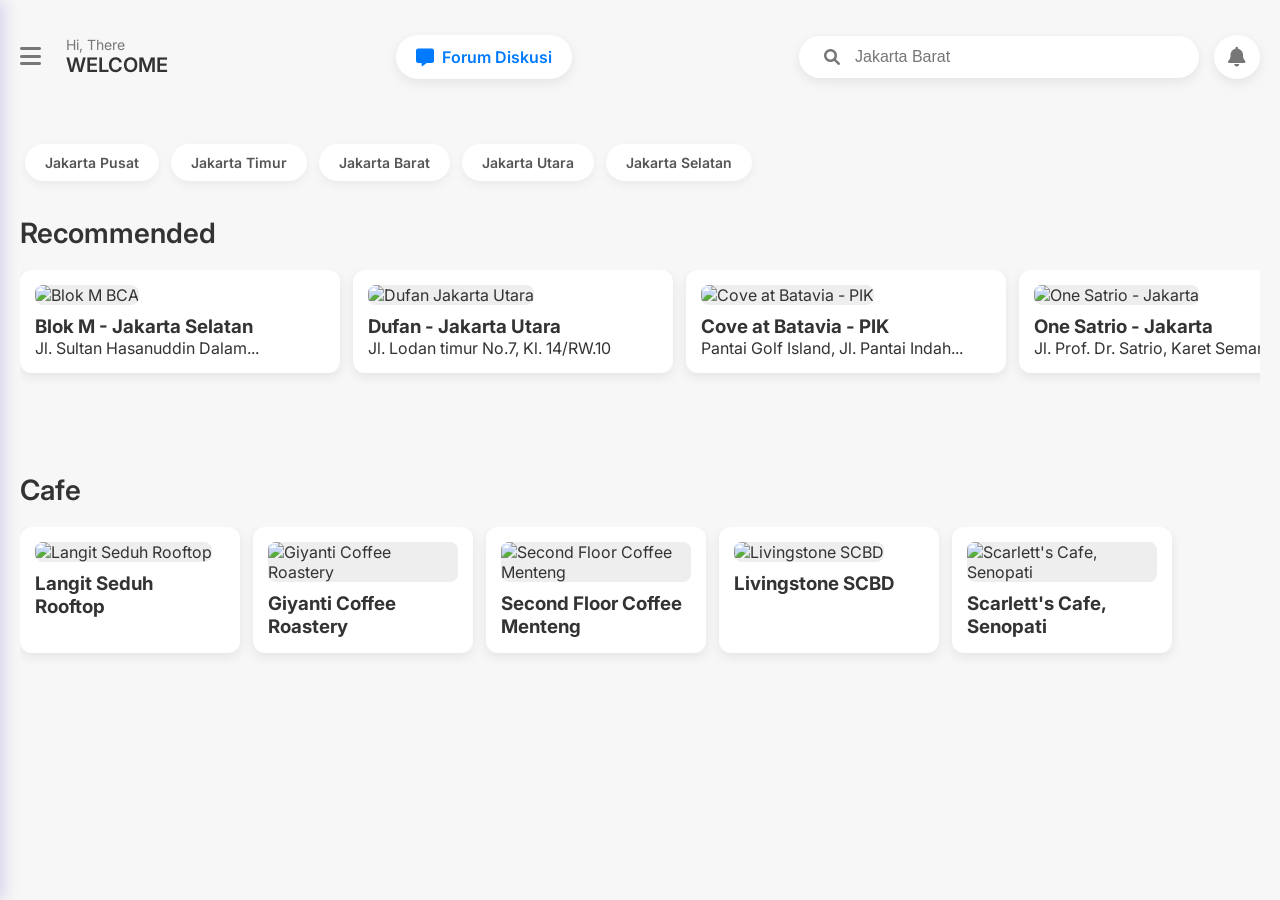
==== Index.html @ e5c73496 "Update and rename beranda.html to Index.html" ====
<!DOCTYPE html>
<html lang="id">
<head>
    <meta charset="UTF-8">
    <meta name="viewport" content="width=device-width, initial-scale=1.0">
    <title>Explore Jakarta - Web Developer Dewa</title>
     <link rel="stylesheet" href="https://cdnjs.cloudflare.com/ajax/libs/font-awesome/6.0.0-beta3/css/all.min.css">
      <link rel="stylesheet" href="beranda.css">


 
</head>
<body>
    <input type="checkbox" id="menu-toggle" hidden>
    <label for="menu-toggle" class="menu-backdrop"></label>

    <aside class="sidebar">
        <div class="sidebar-header">
            <h3>Explore Jakarta</h3>
        </div>
        <ul class="sidebar-menu">
            <li>
                <a href="beranda.html">
                    <i class="fas fa-home"></i> Beranda
                </a>
            </li>
            
            <li>
                <a href="#">
                    <i class="fas fa-user-circle"></i> Akun
                </a>
            </li>
      
            <li>
                <a href="riwayat.html">
                    <i class="fas fa-history"></i> Riwayat Terakhir Dilihat
                </a>
            </li>
            <li>
                <a href="#">
                    <i class="fas fa-map-marker-alt"></i> Jelajahi Peta
                </a>
            </li>
            <li>
                <a href="#">
                    <i class="fas fa-cog"></i> Pengaturan
                </a>
            </li>
        </ul>
    </aside>

    <div class="container">
        <header>
            <div class="header-left">
                <!-- Label yang terhubung ke checkbox untuk membuka menu -->
                <label for="menu-toggle" class="menu-icon"><i class="fas fa-bars"></i></label>
                <div class="user-info">
                    <span>Hi, There</span>
                    <span>WELCOME</span>
                </div>
            </div>

             <a href="forum.html" class="discussion-link" title="Forum Diskusi">
                    <i class="fas fa-comment-alt"></i> Forum Diskusi
                </a>

            <div class="header-right">
                <div class="search-bar">
                    <i class="fas fa-search"></i>
                    <input type="text" placeholder="Jakarta Barat" id="search-input">
                </div>


                <div class="notification-icon">
                    <i class="fas fa-bell"></i>
                </div>
            </div>
        </header>

        <div class="city-chips-container">
    <a href="jakarta-pusat.html" class="city-chip">Jakarta Pusat</a>
    <a href="jakarta-timur.html" class="city-chip">Jakarta Timur</a>
    <a href="jakarta-barat.html" class="city-chip">Jakarta Barat</a>
    <a href="jakarta-utara.html" class="city-chip">Jakarta Utara</a>
    <a href="jakarta-selatan.html" class="city-chip">Jakarta Selatan</a>
</div>

           <div id="no-results-message" class="no-results">
    <i class="fas fa-search"></i> Yah, lokasi yang kamu cari tidak ditemukan.
</div>

        <section class="recommended">
            <h2>Recommended</h2>
            <div class="cards-container" id="recommended-container">
                <div class="card" data-location="Blok M">
                    <img src="Blok M Square, Jakarta Selatan.jpg" alt="Blok M BCA" onerror="this.onerror=null;this.src='https://placehold.co/320x200/527598/ffffff?text=Blok+M'">
                    <h3>Blok M - Jakarta Selatan</h3>
                    <p>Jl. Sultan Hasanuddin Dalam...</p>
                    <p class="description">Tempat favorit untuk jajan dan mencari beragam pilihan restoran mewah. Kawasan Blok M dikenal sebagai destinasi yang refreshing dengan restorannya yang santai dan hidup.</p>


                    <div class="card-popup">
                        <h4>Blok M - Jakarta Selatan</h4>
                        <p>Jl. Sultan Hasanuddin Dalam...</p>
                        <p class="popup-description">Tempat favorit untuk jajan dan mencari beragam pilihan restoran mewah. Kawasan Blok M dikenal sebagai destinasi yang refreshing dengan restorannya yang santai dan hidup.</p>
                        <a href="dufan.html" class="detail-button">Lihat Detail &gt;</a>
                    </div>
                </div>
                <div class="card" data-location="Dufan Ancol">
                    <img src="Blok M Square, Jakarta Selatan.jpg" alt="Dufan Jakarta Utara" onerror="this.onerror=null;this.src='https://placehold.co/320x200/7a5298/ffffff?text=Dufan+Ancol'">
                    <h3>Dufan - Jakarta Utara</h3>
                    <p>Jl. Lodan timur No.7, Kl. 14/RW.10</p>
                    <p class="description">Dunia Fantasi adalah sebuah Taman Hiburan yang terletak di kawasan Ancol, Impian Jaya. Ditempat ini, keluarga tercinta dapat menikmati wahana untuk rekreasi dan senang-senang.</p>


                    <div class="card-popup">
                        <h4>Dufan - Jakarta Utara</h4>
                        <p>Jl. Sultan Hasanuddin Dalam...</p>
                        <p class="popup-description">Dunia Fantasi adalah sebuah Taman Hiburan yang terletak di kawasan Ancol, Impian Jaya. Ditempat ini, keluarga tercinta dapat menikmati wahana untuk rekreasi dan senang-senang.</p>
                        <a href="#" class="detail-button">Lihat Detail &gt;</a>
                    </div>
                </div>
                <div class="card" data-location="Cove PIK">
                    <img src="Blok M Square, Jakarta Selatan.jpg" alt="Cove at Batavia - PIK" onerror="this.onerror=null;this.src='https://placehold.co/320x200/985286/ffffff?text=Cove+PIK'">
                    <h3>Cove at Batavia - PIK</h3>
                    <p>Pantai Golf Island, Jl. Pantai Indah...</p>
                    <p class="description">Tempat ngumpul di batavia lebih asyik untuk jalan-jalan, menikmati berbagai pilihan makanan lezat. Salah satu tempat ini juga cocok untuk jalan-jalan dan ini saling dengan suasana nyaman dan modern.</p>
               
                    <div class="card-popup">
                        <h4>Cove at Batavia</h4>
                        <p>Jl. Sultan Hasanuddin Dalam...</p>
                        <p class="popup-description">Tempat ngumpul di batavia lebih asyik untuk jalan-jalan, menikmati berbagai pilihan makanan lezat. Salah satu tempat ini juga cocok untuk jalan-jalan dan ini saling dengan suasana nyaman dan modern.</p>
                        <a href="#" class="detail-button">Lihat Detail &gt;</a>
                    </div>
                </div>
                <div class="card" data-location="One Satrio">
                    <img src="Blok M Square, Jakarta Selatan.jpg" alt="One Satrio - Jakarta" onerror="this.onerror=null;this.src='https://placehold.co/320x200/529864/ffffff?text=One+Satrio'">
                    <h3>One Satrio - Jakarta</h3>
                    <p>Jl. Prof. Dr. Satrio, Karet Semanggi...</p>
                    <p class="description">Pusat gaya hidup modern di pusat kota yang menawarkan berbagai restoran, kafe, dan toko-toko trendi. Cocok untuk bersantai dan bertemu teman.</p>
               
                    <div class="card-popup">
                        <h4>One Satrio</h4>
                        <p>Jl. Sultan Hasanuddin Dalam...</p>
                        <p class="popup-description">Pusat gaya hidup modern di pusat kota yang menawarkan berbagai restoran, kafe, dan toko-toko trendi. Cocok untuk bersantai dan bertemu teman.</p>
                        <a href="#" class="detail-button">Lihat Detail &gt;</a>
                    </div>
                </div>


                <div class="card" data-location="City Walk Sudirman">
                    <img src="Blok M Square, Jakarta Selatan.jpg" alt="City Walk Sudirman" onerror="this.onerror=null;this.src='https://placehold.co/320x200/988652/ffffff?text=City+Walk'">
                    <h3>City Walk Sudirman</h3>
                    <p>Jl. K.H. Mas Mansyur...</p>
                    <p class="description">Pusat perbelanjaan dan kuliner yang nyaman di jantung kawasan bisnis Jakarta. Menyediakan berbagai toko, restoran, dan bioskop.</p>
               
                    <div class="card-popup">
                        <h4>City Walk Sudirman</h4>
                        <p>Jl. K.H. Mas Mansyur...</p>
                        <p class="popup-description">Pusat perbelanjaan dan kuliner yang nyaman di jantung kawasan bisnis Jakarta. Menyediakan berbagai toko, restoran, dan bioskop.</p>
                        <a href="#" class="detail-button">Lihat Detail &gt;</a>
                    </div>
               
                </div>
            </div>
        </section>


        <section class="cafe">
            <h2>Cafe</h2>
            <div class="cards-container" id="cafe-container">
                <div class="card" data-cafe="Langit Seduh Rooftop">
                    <img src="https://via.placeholder.com/200x120?text=Langit+Seduh+Rooftop" alt="Langit Seduh Rooftop" onerror="this.onerror=null;this.src='https://placehold.co/220x190/333333/ffffff?text=Langit+Seduh'">
                    <h3>Langit Seduh Rooftop</h3>
                </div>
                <div class="card" data-cafe="Giyanti Coffee Roastery">
                    <img src="https://via.placeholder.com/200x120?text=Giyanti+Coffee+Roastery" alt="Giyanti Coffee Roastery" onerror="this.onerror=null;this.src='https://placehold.co/220x190/555555/ffffff?text=Giyanti+Coffee'">
                    <h3>Giyanti Coffee Roastery</h3>
                </div>
                <div class="card" data-cafe="Second Floor Coffee">
                    <img src="https://via.placeholder.com/200x120?text=Second+Floor+Coffee+Menteng" alt="Second Floor Coffee Menteng" onerror="this.onerror=null;this.src='https://placehold.co/220x190/777777/ffffff?text=Second+Floor'">
                    <h3>Second Floor Coffee Menteng</h3>
                </div>
                <div class="card" data-cafe="Livingstone SCBD">
                    <img src="https://via.placeholder.com/200x120?text=Livingstone+SCBD" alt="Livingstone SCBD" onerror="this.onerror=null;this.src='https://placehold.co/220x190/999999/ffffff?text=Livingstone'">
                    <h3>Livingstone SCBD</h3>
                </div>
                <div class="card" data-cafe="Scarlett's Cafe">
                    <img src="https://via.placeholder.com/200x120?text=Scarlett's+Cafe,+Senopati" alt="Scarlett's Cafe, Senopati" onerror="this.onerror=null;this.src='https://placehold.co/220x190/aaaaaa/ffffff?text=Scarletts+Cafe'">
                    <h3>Scarlett's Cafe, Senopati</h3>
                </div>
            </div>
        </section>
    </div>
</body>
  <script src="beranda.js"></script>
</html>
---- beranda.css ----
@import url('https://fonts.googleapis.com/css2?family=Inter:wght@300;400;500;600;700;800&display=swap');


        :root {
            --primary-color: #007bff; 
            --primary-text-color: #333;
            --secondary-text-color: #777;
            --background-color: #f7f7f7;
            --card-background: #fff;
            --shadow-color: rgba(0, 0, 0, 0.08);
            --sidebar-width: 280px;
        }


        * {
            margin: 0;
            padding: 0;
            box-sizing: border-box;
        }


        body {
            font-family: 'Inter', sans-serif; 
            background-color: var(--background-color);
            color: var(--primary-text-color);
            padding: 20px 0;
            overflow-x: hidden;
        }


        .container {
            max-width: 1300px;
            margin: 0 auto;
            padding: 0 40px;
        }


        #menu-toggle {
            display: none;
        }

        .menu-icon {
            font-size: 24px;
            margin-right: 25px;
            color: var(--secondary-text-color);
            cursor: pointer;
            z-index: 1001;
        }

        .menu-backdrop {
            position: fixed;
            top: 0;
            left: 0;
            width: 100%;
            height: 100%;
            background-color: rgba(0, 0, 0, 0.5);
            z-index: 999;
            opacity: 0;
            visibility: hidden;
            transition: opacity 0.3s;
            cursor: pointer;
        }

        .sidebar {
            position: fixed;
            top: 0;
            left: calc(-1 * var(--sidebar-width)); 
            width: var(--sidebar-width);
            height: 100%;
            background-color: var(--card-background);
            box-shadow: 4px 0 15px rgba(31, 4, 188, 0.15);
            z-index: 1000;
            transition: left 0.3s ease-in-out;
            padding: 20px;
            overflow-y: auto;
        }


      .sidebar-header {
    height: 70px;   
    display: flex;
    align-items: center; 
    padding: 0 20px;   
    border-bottom: 1px solid #eee;
    box-sizing: border-box;
}

.sidebar-header h3 {
    margin: 20px !important; 
    font-size: 20px;
    font-weight: bold;
    color: #333;
    line-height: 1;
}
    
        .sidebar-menu {
            list-style: none;
        }


        .sidebar-menu li {
            margin-bottom: 5px;
        }


        .sidebar-menu a {
            display: flex;
            align-items: center;
            padding: 12px 10px;
            text-decoration: none;
            color: var(--primary-text-color);
            font-weight: 500;
            border-radius: 8px;
            transition: background-color 0.2s, color 0.2s;
        }


        .sidebar-menu a:hover {
            background-color: #e9ecef;
            color: var(--primary-color);
        }


        .sidebar-menu i {
            margin-right: 15px;
            font-size: 18px;
            width: 20px;
            text-align: center;
        }


        #menu-toggle:checked ~ .sidebar {
            left: 0; 
        }


        #menu-toggle:checked ~ .menu-backdrop {
            opacity: 1; 
            visibility: visible;
        }


        header {
            display: flex;
            justify-content: space-between;
            align-items: center;
            padding: 15px 0;
            margin-bottom: 40px;
        }


        .header-left {
            display: flex;
            align-items: center;
        }


        .user-info {
            display: flex;
            flex-direction: column;
            line-height: 1.2;
        }


        .user-info span:first-child {
            font-size: 14px;
            color: var(--secondary-text-color);
        }


        .user-info span:last-child {
            font-size: 20px;
            font-weight: 600;
        }


        .header-right {
            display: flex;
            align-items: center;
        }


        .search-bar {
            display: flex;
            align-items: center;
            background-color: var(--card-background);
            border-radius: 40px;
            padding: 12px 25px;
            box-shadow: 0 4px 12px var(--shadow-color);
            margin-right: 15px;
            width: 400px;
        }

        .discussion-link {
            display: flex; 
            align-items: center; 
            text-decoration: none;
            color: var(--primary-color);
            background-color: var(--card-background);
            padding: 12px 20px;
            border-radius: 40px;
            box-shadow: 0 4px 12px var(--shadow-color);
            font-weight: 600;
            font-size: 16px;
            transition: all 0.2s ease;
        }

        .discussion-link i {
            margin-right: 8px;
            font-size: 18px;
        }

        .discussion-link:hover {
            background-color: var(--primary-color);
            color: white;
            box-shadow: 0 6px 15px rgba(0, 123, 255, 0.3);
            transform: translateY(-1px);
        }


        .search-bar .fa-search {
            color: var(--secondary-text-color);
            margin-right: 15px;
        }


        .search-bar input {
            border: none;
            outline: none;
            background: transparent;
            font-size: 16px;
            width: 100%;
        }


        .notification-icon .fa-bell {
            font-size: 20px;
            color: var(--secondary-text-color);
            background-color: var(--card-background);
            padding: 12px 14px;
            border-radius: 50%;
            box-shadow: 0 4px 12px var(--shadow-color);
            cursor: pointer;
        }


       
        section {
            margin-bottom: 40px;
        }


        h2 {
            font-size: 28px;
            font-weight: 600;
            margin-bottom: 20px;
            color: var(--primary-text-color);
        }


        .card img {
            width: 100%;
            height: 200px;
            object-fit: cover;
            border-radius: 8px;
            margin-bottom: 10px;
            background-color: #eee;
        }


        .cafe .card img {
            height: 190px;
        }


        .cards-container {
            display: flex;
            overflow-x: auto;
            gap: 13px;
            padding-bottom: 10px;
            -ms-overflow-style: none;
            scrollbar-width: none;
        }


        .cards-container::-webkit-scrollbar {
            display: none;
        }


        .card {
            position: relative;
            width: 320px;
            margin-bottom: 50px;
            background-color: var(--card-background);
            border-radius: 12px;
            box-shadow: 0 4px 12px var(--shadow-color);
            padding: 15px;
            transition: transform 0.2s ease-in-out;
            cursor: default;
            flex-shrink: 0;
            z-index: 1;
        }


        .cafe .card {
            width: 220px;
            margin-bottom: 50px;
        }


        .card:hover {
            transform: translateY(-5px);
            z-index: 2;
        }


        .card-popup {
            position: absolute;
            top: 50px;
            right: 100%;
            transform: translateX(-10px) translateY(10px);
           
            z-index: 30;
            width: 350px;
            max-height: 250px;
            overflow-y: auto;


            background-color: var(--card-background);
            padding: 20px 25px;
            border-radius: 12px;
            box-shadow: 0 12px 40px rgba(82, 117, 152, 0.619);
           
            opacity: 0;
            visibility: hidden;
            transition: opacity 0.3s ease, transform 0.3s ease, visibility 0.3s;
            pointer-events: auto;
        }


        @media (max-width: 1300px) {
            .container {
                padding: 0 20px;
            }
            .card-popup {
                left: 50%;
                transform: translateX(-50%) translateY(10px);
            }
            .card:hover .card-popup {
                transform: translateX(-50%) translateY(0);
            }
        }




        .card-popup h4 {
            font-size: 20px;
            font-weight: 600;
            margin-bottom: 8px;
            color: var(--primary-text-color);
        }


        .card-popup p {
            font-size: 14px;
            color: var(--secondary-text-color);
            margin-bottom: 5px;
        }


        .card-popup .popup-description {
            margin-top: 10px;
            font-size: 15px;
            line-height: 1.5;
            color: var(--primary-text-color);
        }


        .card:hover .card-popup {
            opacity: 1;
            visibility: visible;
            transform: translateX(0) translateY(0);
        }


        .card .description,
        .card p:not(:first-of-type) {
            display: none;
        }


        .detail-button {
            display: inline-block;
            padding: 10px 20px;
            margin-top: 15px;
           
            background-color: var(--primary-color);
            color: white;
            text-decoration: none;
            border-radius: 8px;
            border: 2px solid var(--primary-color);
           
            font-size: 15px;
            font-weight: 600;
            cursor: pointer;
            transition: background-color 0.3s ease, transform 0.1s ease;
           
            z-index: 15;
        }


        .detail-button:hover {
            background-color: #0056b3;
            border-color: #0056b3;
            transform: translateY(-1px);
        }


        .detail-button:active {
            background-color: #004085;
            transform: translateY(1px);
        }

        .no-results {
    text-align: center;
    width: 100%;
    padding: 20px;
    color: #666;
    font-style: italic;
    display: none; 
}

.city-chips-container {
    display: flex;
    gap: 12px;
    margin: 10px 0 25px 0;
    padding: 10px 5px;
    overflow-x: auto;
    white-space: nowrap;
    -webkit-overflow-scrolling: touch; /* Scroll halus di iPhone */
    scrollbar-width: none; /* Sembunyikan scrollbar di Firefox */
}

.city-chips-container::-webkit-scrollbar {
    display: none; /* Sembunyikan scrollbar di Chrome/Safari */
}

.city-chip {
    text-decoration: none;
    background: #ffffff;
    color: #555;
    padding: 10px 20px;
    border-radius: 50px; /* Membuat bentuk kapsul sempurna */
    font-size: 14px;
    font-weight: 600;
    transition: all 0.3s cubic-bezier(0.4, 0, 0.2, 1);
    flex-shrink: 0;
    border: none;
    box-shadow: 0 4px 10px rgba(0, 0, 0, 0.05); /* Bayangan sangat halus */
}

.city-chip:hover, .city-chip.active {
    background: linear-gradient(135deg, #007bff, #0056b3);
    color: white;
    box-shadow: 0 6px 15px rgba(0, 123, 255, 0.3);
    transform: translateY(-2px);
}
   /* --- RESPONSIVE MOBILE VIEW --- */
/* ================ MOBILE STYLES (≤ 768px) ================ */
/* Semua kode ini hanya berlaku untuk layar ≤ 768px */

/* Reset dan base untuk mobile */
/* ================ FIX HEADER MOBILE ================ */
@media (max-width: 768px) {
    /* FIX: Header menjadi 3 baris terpisah */
    header {
        display: flex !important;
        flex-direction: column !important;
        align-items: stretch !important;
        gap: 12px !important;
        padding: 10px 0 !important;
        margin-bottom: 15px !important;
        width: 100% !important;
    }
    
    /* FIX: Baris 1 - Menu dan User info */
    .header-left {
        display: flex !important;
        justify-content: space-between !important;
        align-items: center !important;
        width: 100% !important;
        padding: 0 5px !important;
        order: 1 !important;
    }
    
    .menu-icon {
        font-size: 22px !important;
        color: #2E7D32 !important;
        padding: 8px !important;
        flex-shrink: 0 !important;
    }
    
    .user-info {
        display: flex !important;
        flex-direction: column !important;
        align-items: flex-end !important;
        text-align: right !important;
        flex-grow: 1 !important;
        padding-right: 10px !important;
    }
    
    .user-info span:first-child {
        font-size: 13px !important;
        color: #666 !important;
        margin-bottom: 2px !important;
        display: block !important;
    }
    
    .user-info span:last-child {
        font-size: 17px !important;
        font-weight: bold !important;
        color: #1B5E20 !important;
        display: block !important;
    }
    
    /* FIX: Baris 2 - Explore List */
    .discussion-link {
        background: #2E7D32 !important;
        color: white !important;
        padding: 10px 18px !important;
        border-radius: 20px !important;
        text-decoration: none !important;
        display: flex !important;
        align-items: center !important;
        justify-content: center !important;
        gap: 8px !important;
        font-size: 14px !important;
        font-weight: 500 !important;
        width: fit-content !important;
        margin: 0 auto !important;
        order: 2 !important;
        white-space: nowrap !important;
    }
    
    /* FIX: Baris 3 - Search Bar */
    .header-right {
        width: 100% !important;
        padding: 0 5px !important;
        order: 3 !important;
    }
    
    .search-bar {
        width: 100% !important;
    }
    
    .search-bar input {
        width: 100% !important;
        padding: 14px 14px 14px 45px !important;
        font-size: 15px !important;
        border: 1px solid #ddd !important;
        border-radius: 25px !important;
    }

     .cards-container {
        display: grid !important;
        grid-template-columns: 1fr !important;
        gap: 18px !important;
        padding: 0 5px !important;
    }
    
    .card {
        width: 100% !important;
        margin: 0 !important;
        border-radius: 15px !important;
        overflow: hidden !important;
        box-shadow: 0 4px 12px rgba(0,0,0,0.08) !important;
    }
    
    .card img {
        height: 170px !important;
        width: 100% !important;
        object-fit: cover !important;
        display: block !important;
    }
    
    .card h3 {
        font-size: 17px !important;
        padding: 15px 15px 5px !important;
        color: #1B5E20 !important;
        font-weight: 600 !important;
        line-height: 1.3 !important;
        margin: 0 !important;
    }
    
    .card p:not(.description) {
        font-size: 14px !important;
        padding: 0 15px 10px !important;
        color: #666 !important;
        margin: 0 !important;
    }
    
    .card .description {
        display: none !important;
    }
    
    /* Hide popup on mobile */
    .card-popup {
        display: none !important;
    }
}

/* ================ FIX CARDS MOBILE ================ */
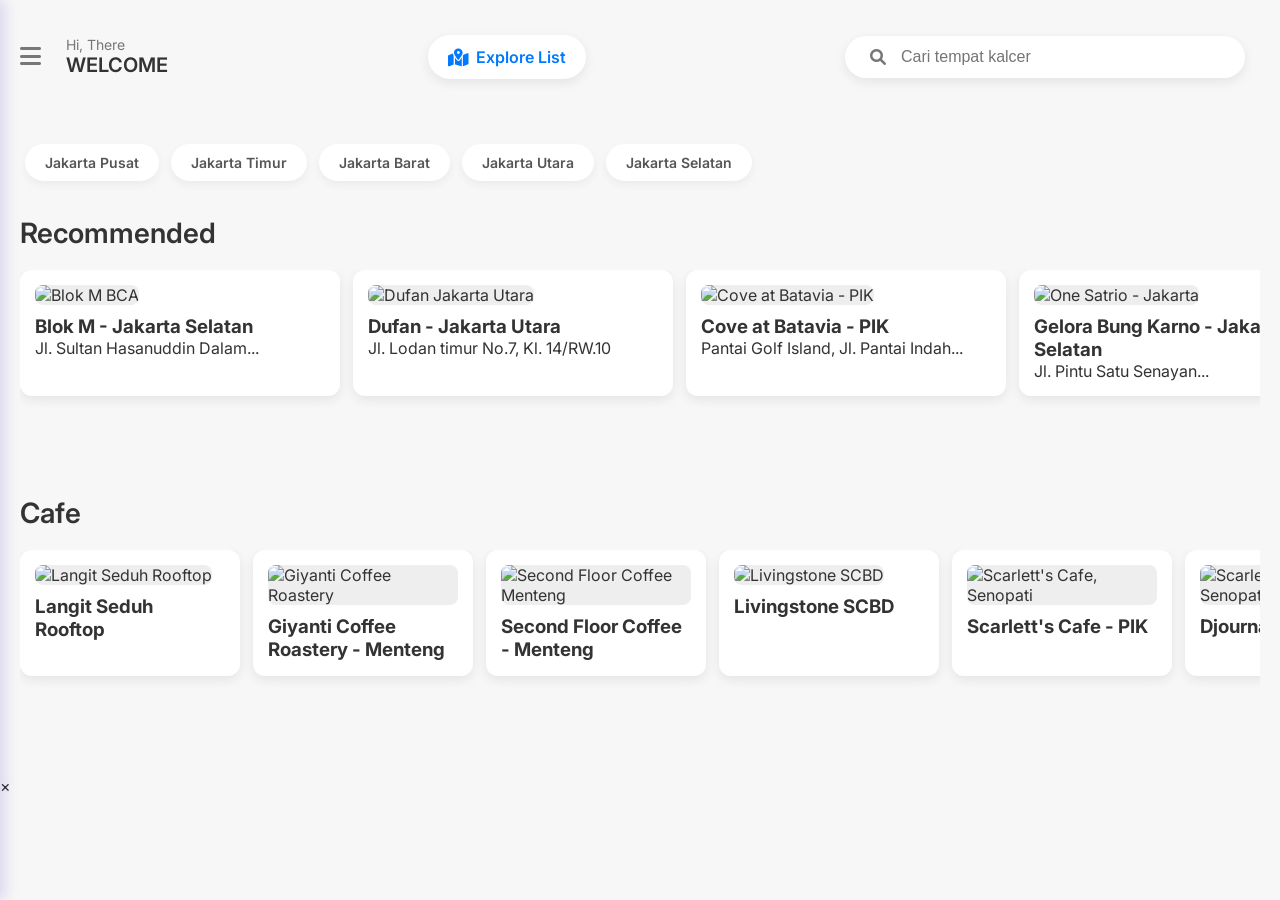
==== commit c0f65db5: "Update Index.html" ====
--- a/Index.html
+++ b/Index.html
@@ -60,29 +60,27 @@
                 </div>
             </div>
 
-             <a href="forum.html" class="discussion-link" title="Forum Diskusi">
-                    <i class="fas fa-comment-alt"></i> Forum Diskusi
-                </a>
+             <a href="wishlist.html" class="discussion-link" title="Places To Go">
+                <i class="fas fa-map-marked-alt"></i> Explore List
+            </a>
 
             <div class="header-right">
                 <div class="search-bar">
                     <i class="fas fa-search"></i>
-                    <input type="text" placeholder="Jakarta Barat" id="search-input">
-                </div>
-
-
-                <div class="notification-icon">
-                    <i class="fas fa-bell"></i>
-                </div>
+                    <input type="text" placeholder="Cari tempat kalcer" id="search-input">
+                </div>
+
+
+              
             </div>
         </header>
 
         <div class="city-chips-container">
-    <a href="jakarta-pusat.html" class="city-chip">Jakarta Pusat</a>
-    <a href="jakarta-timur.html" class="city-chip">Jakarta Timur</a>
-    <a href="jakarta-barat.html" class="city-chip">Jakarta Barat</a>
-    <a href="jakarta-utara.html" class="city-chip">Jakarta Utara</a>
-    <a href="jakarta-selatan.html" class="city-chip">Jakarta Selatan</a>
+    <a href="jakpus.html" class="city-chip">Jakarta Pusat</a>
+    <a href="jaktim.html" class="city-chip">Jakarta Timur</a>
+    <a href="jakbar.html" class="city-chip">Jakarta Barat</a>
+    <a href="jakut.html" class="city-chip">Jakarta Utara</a>
+    <a href="jaksel.html" class="city-chip">Jakarta Selatan</a>
 </div>
 
            <div id="no-results-message" class="no-results">
@@ -103,11 +101,11 @@
                         <h4>Blok M - Jakarta Selatan</h4>
                         <p>Jl. Sultan Hasanuddin Dalam...</p>
                         <p class="popup-description">Tempat favorit untuk jajan dan mencari beragam pilihan restoran mewah. Kawasan Blok M dikenal sebagai destinasi yang refreshing dengan restorannya yang santai dan hidup.</p>
-                        <a href="dufan.html" class="detail-button">Lihat Detail &gt;</a>
+                        <a href="blokm.html" class="detail-button">Lihat Detail &gt;</a>
                     </div>
                 </div>
                 <div class="card" data-location="Dufan Ancol">
-                    <img src="Blok M Square, Jakarta Selatan.jpg" alt="Dufan Jakarta Utara" onerror="this.onerror=null;this.src='https://placehold.co/320x200/7a5298/ffffff?text=Dufan+Ancol'">
+                    <img src="Dufan.jpg" alt="Dufan Jakarta Utara" onerror="this.onerror=null;this.src='https://placehold.co/320x200/7a5298/ffffff?text=Dufan+Ancol'">
                     <h3>Dufan - Jakarta Utara</h3>
                     <p>Jl. Lodan timur No.7, Kl. 14/RW.10</p>
                     <p class="description">Dunia Fantasi adalah sebuah Taman Hiburan yang terletak di kawasan Ancol, Impian Jaya. Ditempat ini, keluarga tercinta dapat menikmati wahana untuk rekreasi dan senang-senang.</p>
@@ -115,83 +113,182 @@
 
                     <div class="card-popup">
                         <h4>Dufan - Jakarta Utara</h4>
-                        <p>Jl. Sultan Hasanuddin Dalam...</p>
+                        <p>Jalan Lodan Timur No. 7, Ancol.</p>
                         <p class="popup-description">Dunia Fantasi adalah sebuah Taman Hiburan yang terletak di kawasan Ancol, Impian Jaya. Ditempat ini, keluarga tercinta dapat menikmati wahana untuk rekreasi dan senang-senang.</p>
-                        <a href="#" class="detail-button">Lihat Detail &gt;</a>
+                        <a href="dufann.html" class="detail-button">Lihat Detail &gt;</a>
                     </div>
                 </div>
                 <div class="card" data-location="Cove PIK">
-                    <img src="Blok M Square, Jakarta Selatan.jpg" alt="Cove at Batavia - PIK" onerror="this.onerror=null;this.src='https://placehold.co/320x200/985286/ffffff?text=Cove+PIK'">
+                    <img src="Korean vibe.jpg" alt="Cove at Batavia - PIK" onerror="this.onerror=null;this.src='https://placehold.co/320x200/985286/ffffff?text=Cove+PIK'">
                     <h3>Cove at Batavia - PIK</h3>
                     <p>Pantai Golf Island, Jl. Pantai Indah...</p>
                     <p class="description">Tempat ngumpul di batavia lebih asyik untuk jalan-jalan, menikmati berbagai pilihan makanan lezat. Salah satu tempat ini juga cocok untuk jalan-jalan dan ini saling dengan suasana nyaman dan modern.</p>
                
                     <div class="card-popup">
                         <h4>Cove at Batavia</h4>
-                        <p>Jl. Sultan Hasanuddin Dalam...</p>
+                        <p>Jl. Pantai Indah Kapuk...</p>
                         <p class="popup-description">Tempat ngumpul di batavia lebih asyik untuk jalan-jalan, menikmati berbagai pilihan makanan lezat. Salah satu tempat ini juga cocok untuk jalan-jalan dan ini saling dengan suasana nyaman dan modern.</p>
-                        <a href="#" class="detail-button">Lihat Detail &gt;</a>
+                        <a href="cove.html" class="detail-button">Lihat Detail &gt;</a>
                     </div>
                 </div>
                 <div class="card" data-location="One Satrio">
-                    <img src="Blok M Square, Jakarta Selatan.jpg" alt="One Satrio - Jakarta" onerror="this.onerror=null;this.src='https://placehold.co/320x200/529864/ffffff?text=One+Satrio'">
-                    <h3>One Satrio - Jakarta</h3>
-                    <p>Jl. Prof. Dr. Satrio, Karet Semanggi...</p>
+                    <img src="Gelora Bung Karno Main Stadium.jpg" alt="One Satrio - Jakarta" onerror="this.onerror=null;this.src='https://placehold.co/320x200/529864/ffffff?text=One+Satrio'">
+                    <h3>Gelora Bung Karno - Jakarta Selatan</h3>
+                    <p>Jl. Pintu Satu Senayan...</p>
                     <p class="description">Pusat gaya hidup modern di pusat kota yang menawarkan berbagai restoran, kafe, dan toko-toko trendi. Cocok untuk bersantai dan bertemu teman.</p>
                
                     <div class="card-popup">
-                        <h4>One Satrio</h4>
-                        <p>Jl. Sultan Hasanuddin Dalam...</p>
-                        <p class="popup-description">Pusat gaya hidup modern di pusat kota yang menawarkan berbagai restoran, kafe, dan toko-toko trendi. Cocok untuk bersantai dan bertemu teman.</p>
-                        <a href="#" class="detail-button">Lihat Detail &gt;</a>
+                        <h4>GBK</h4>
+                        <p>Jl. Pintu Satu Senayan...</p>
+                        <p class="popup-description">Tempat para pelari kalcer</p>
+                        <a href="gbk.html" class="detail-button">Lihat Detail &gt;</a>
                     </div>
                 </div>
 
 
                 <div class="card" data-location="City Walk Sudirman">
-                    <img src="Blok M Square, Jakarta Selatan.jpg" alt="City Walk Sudirman" onerror="this.onerror=null;this.src='https://placehold.co/320x200/988652/ffffff?text=City+Walk'">
-                    <h3>City Walk Sudirman</h3>
-                    <p>Jl. K.H. Mas Mansyur...</p>
+                    <img src="Kota Tua Jakarta.jpg" alt="City Walk Sudirman" onerror="this.onerror=null;this.src='https://placehold.co/320x200/988652/ffffff?text=City+Walk'">
+                    <h3>Kota Tua - Jakarta Barat</h3>
+                    <p> Jl Kalibesar Timur ...</p>
                     <p class="description">Pusat perbelanjaan dan kuliner yang nyaman di jantung kawasan bisnis Jakarta. Menyediakan berbagai toko, restoran, dan bioskop.</p>
                
                     <div class="card-popup">
-                        <h4>City Walk Sudirman</h4>
-                        <p>Jl. K.H. Mas Mansyur...</p>
+                        <h4>Kota Tua</h4>
+                        <p>Jl Kalibesar Timur ...</p>
                         <p class="popup-description">Pusat perbelanjaan dan kuliner yang nyaman di jantung kawasan bisnis Jakarta. Menyediakan berbagai toko, restoran, dan bioskop.</p>
-                        <a href="#" class="detail-button">Lihat Detail &gt;</a>
-                    </div>
-               
+                        <a href="kotu.html" class="detail-button">Lihat Detail &gt;</a>
+                    </div>    
                 </div>
             </div>
         </section>
-
-
         <section class="cafe">
             <h2>Cafe</h2>
             <div class="cards-container" id="cafe-container">
                 <div class="card" data-cafe="Langit Seduh Rooftop">
-                    <img src="https://via.placeholder.com/200x120?text=Langit+Seduh+Rooftop" alt="Langit Seduh Rooftop" onerror="this.onerror=null;this.src='https://placehold.co/220x190/333333/ffffff?text=Langit+Seduh'">
+                    <img src="Langit Seduh, Jakarta.jpg" alt="Langit Seduh Rooftop" onerror="this.onerror=null;this.src='https://placehold.co/220x190/333333/ffffff?text=Langit+Seduh'">
                     <h3>Langit Seduh Rooftop</h3>
+
+                     <div class="card-popup">
+    <h4>Lihat di Maps</h4>
+    <p class="popup-description">Untuk info lebih detail, klik tombol di bawah ini:</p>
+    
+    <div class="map-container">
+       
+    </div>
+
+    <a href= "https://maps.app.goo.gl/vR9ZwJmT4jC3x9CV6"
+       target="_blank" 
+       class="detail-button">
+       Lihat Detail di Maps >
+    </a>
+</div>
                 </div>
                 <div class="card" data-cafe="Giyanti Coffee Roastery">
-                    <img src="https://via.placeholder.com/200x120?text=Giyanti+Coffee+Roastery" alt="Giyanti Coffee Roastery" onerror="this.onerror=null;this.src='https://placehold.co/220x190/555555/ffffff?text=Giyanti+Coffee'">
-                    <h3>Giyanti Coffee Roastery</h3>
+                    <img src="giyanti.jpg" alt="Giyanti Coffee Roastery" onerror="this.onerror=null;this.src='https://placehold.co/220x190/555555/ffffff?text=Giyanti+Coffee'">
+                    <h3>Giyanti Coffee Roastery - Menteng</h3>
+
+                     <div class="card-popup">
+    <h4>Lihat di Maps</h4>
+    <p class="popup-description">Untuk info lebih detail, klik tombol di bawah ini:</p>
+    
+    <div class="map-container">
+       
+    </div>
+
+    <a href= "https://maps.app.goo.gl/PJr7dx1kFtT4VyuZ7"
+       target="_blank" 
+       class="detail-button">
+       Lihat Detail di Maps >
+    </a>
+</div>
                 </div>
                 <div class="card" data-cafe="Second Floor Coffee">
-                    <img src="https://via.placeholder.com/200x120?text=Second+Floor+Coffee+Menteng" alt="Second Floor Coffee Menteng" onerror="this.onerror=null;this.src='https://placehold.co/220x190/777777/ffffff?text=Second+Floor'">
-                    <h3>Second Floor Coffee Menteng</h3>
+                    <img src="second.jpeg" alt="Second Floor Coffee Menteng" onerror="this.onerror=null;this.src='https://placehold.co/220x190/777777/ffffff?text=Second+Floor'">
+                    <h3>Second Floor Coffee - Menteng</h3>
+
+                     <div class="card-popup">
+    <h4>Lihat di Maps</h4>
+    <p class="popup-description">Untuk info lebih detail, klik tombol di bawah ini:</p>
+    
+    <div class="map-container">
+       
+    </div>
+
+    <a href= "https://share.google/jj64N035eASW7olW8"
+       target="_blank" 
+       class="detail-button">
+       Lihat Detail di Maps >
+    </a>
+</div>
                 </div>
                 <div class="card" data-cafe="Livingstone SCBD">
-                    <img src="https://via.placeholder.com/200x120?text=Livingstone+SCBD" alt="Livingstone SCBD" onerror="this.onerror=null;this.src='https://placehold.co/220x190/999999/ffffff?text=Livingstone'">
+                    <img src="liv.jpeg" alt="Livingstone SCBD" onerror="this.onerror=null;this.src='https://placehold.co/220x190/999999/ffffff?text=Livingstone'">
                     <h3>Livingstone SCBD</h3>
+
+                     <div class="card-popup">
+    <h4>Lihat di Maps</h4>
+    <p class="popup-description">Untuk info lebih detail, klik tombol di bawah ini:</p>
+    
+    <div class="map-container">
+       
+    </div>
+
+    <a href= "https://share.google/RXK8qnnakiLXSplmR"
+       target="_blank" 
+       class="detail-button">
+       Lihat Detail di Maps >
+    </a>
+</div>
                 </div>
                 <div class="card" data-cafe="Scarlett's Cafe">
-                    <img src="https://via.placeholder.com/200x120?text=Scarlett's+Cafe,+Senopati" alt="Scarlett's Cafe, Senopati" onerror="this.onerror=null;this.src='https://placehold.co/220x190/aaaaaa/ffffff?text=Scarletts+Cafe'">
-                    <h3>Scarlett's Cafe, Senopati</h3>
+                    <img src="scarlet.jpeg" alt="Scarlett's Cafe, Senopati" onerror="this.onerror=null;this.src='https://placehold.co/220x190/aaaaaa/ffffff?text=Scarletts+Cafe'">
+                    <h3>Scarlett's Cafe - PIK</h3>
+
+                     <div class="card-popup">
+    <h4>Lihat di Maps</h4>
+    <p class="popup-description">Untuk info lebih detail, klik tombol di bawah ini:</p>
+    
+    <div class="map-container">
+       
+    </div>
+
+    <a href= "https://share.google/c0n1zNLDRjLWeIGJt"
+       target="_blank" 
+       class="detail-button">
+       Lihat Detail di Maps >
+    </a>
+</div>
+                </div>
+                <div class="card" data-cafe="Djournal Coffe">
+                    <img src="dj.jpeg" alt="Scarlett's Cafe, Senopati" onerror="this.onerror=null;this.src='https://placehold.co/220x190/aaaaaa/ffffff?text=Scarletts+Cafe'">
+                    <h3>Djournal Coffe</h3>
+
+                     <div class="card-popup">
+    <h4>Lihat di Maps</h4>
+    <p class="popup-description">Untuk info lebih detail, klik tombol di bawah ini:</p>
+    
+    <div class="map-container">
+       
+    </div>
+
+    <a href= "https://share.google/YAKg32kuBkwdK1ZLH"
+       target="_blank" 
+       class="detail-button">
+       Lihat Detail di Maps >
+    </a>
+</div>
                 </div>
             </div>
         </section>
     </div>
+
+    <div id="mobile-modal-container" class="mobile-modal">
+    <div class="modal-content">
+        <span class="close-modal">&times;</span>
+        <div id="modal-body"></div>
+    </div>
+</div>
+
 </body>
   <script src="beranda.js"></script>
 </html>
